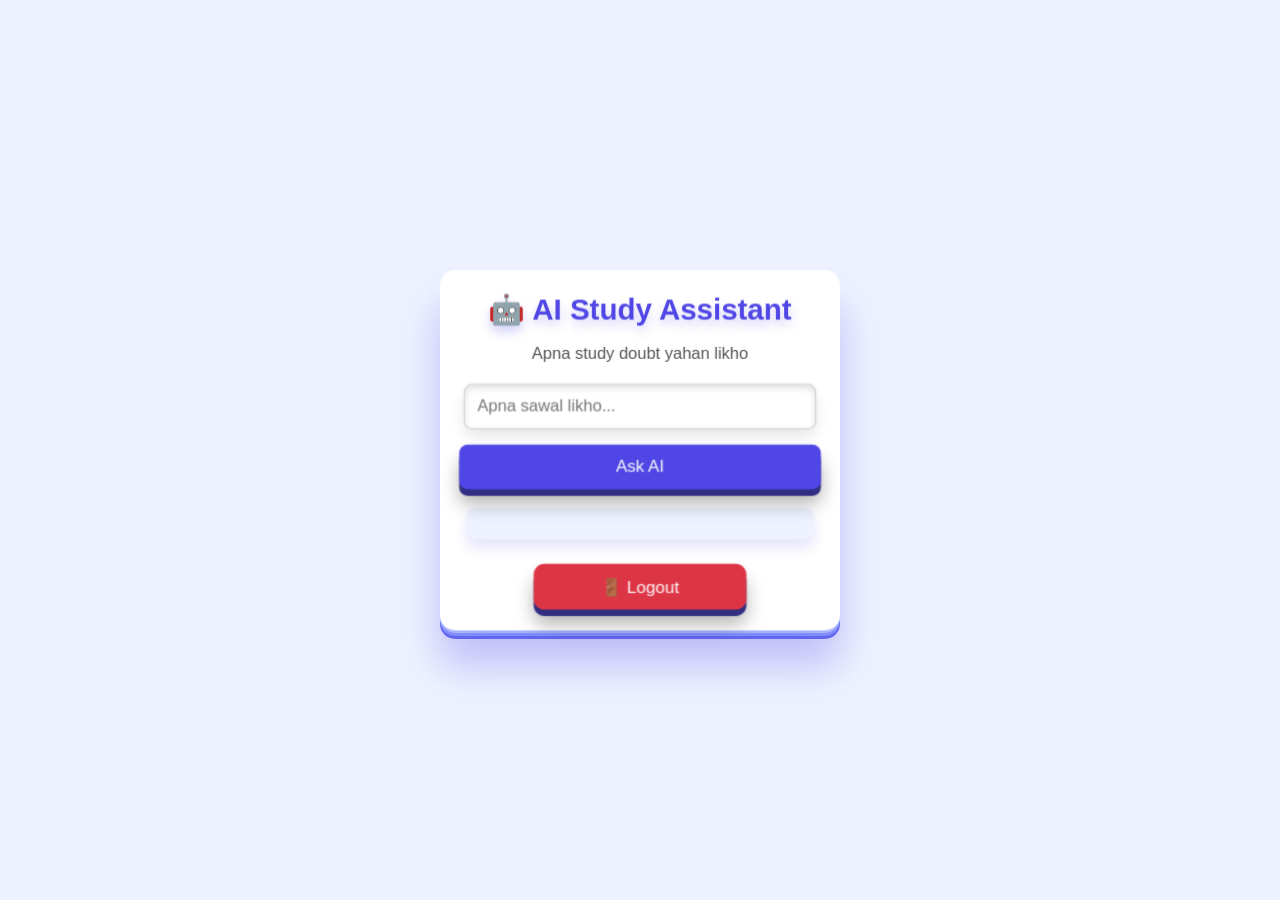
==== study.html @ b71285b4 "Remove sidebar and adjust input elements" ====
<!DOCTYPE html>
<html lang="hi">
<head>
    <meta charset="UTF-8">
    <meta name="viewport" content="width=device-width, initial-scale=1.0">

    <title>AI Study Assistant</title>

    <link rel="stylesheet" href="style.css">

    

</head>

<body>



    <div class="container">

        <h1>🤖 AI Study Assistant</h1>

        <p>Apna study doubt yahan likho</p>

        <input
            type="text"
            placeholder="Apna sawal likho..."
            id="question"
        >

        <button id="askBtn">Ask AI</button>
        <div id="answer"></div>
        <button id="logoutBtn" class="logout-btn" type="button">
    🚪 Logout
        </button>
        
    </div>
<script src="script.js"></script>

    <script src="logout.js"></script>
    
</body>
</html>
---- style.css ----
* {
    margin: 0;
    padding: 0;
    box-sizing: border-box;
}

body {
    font-family: Arial, sans-serif;
    background: #eef2ff;
    min-height: 100vh;

    display: flex;
    justify-content: center;
    align-items: center;

    /* 3D: gehrai dikhane ke liye */
    perspective: 1000px;
    overflow-x: hidden;
}

.container {
    background: white;
    width: 90%;
    max-width: 400px;
    padding: 30px;
    border-radius: 15px;
    text-align: center;

    /* 3D: card ke andar ki cheezein alag depth par rahengi */
    transform-style: preserve-3d;
    animation: sway 7s ease-in-out infinite;

    /* 3D: moti edge + neeche parchhai */
    box-shadow:
        0 1px 0 #c7d2fe,
        0 3px 0 #a5b4fc,
        0 6px 0 #818cf8,
        0 9px 0 #6366f1,
        0 35px 40px rgba(79, 70, 229, 0.3);
}

@keyframes sway {
    0%, 100% { transform: rotateX(5deg)  rotateY(-12deg); }
    50%      { transform: rotateX(-4deg) rotateY(12deg); }
}

h1 {
    color: #4f46e5;
    margin-bottom: 15px;
    font-size: 28px;

    transform: translateZ(50px);
    text-shadow: 0 6px 10px rgba(79, 70, 229, 0.25);
}

p {
    color: #555;
    margin-bottom: 20px;

    transform: translateZ(30px);
}

input {
    width: 100%;
    padding: 12px;
    border: 1px solid #ccc;
    border-radius: 8px;
    font-size: 16px;
    margin-bottom: 15px;

    transform: translateZ(35px);
    box-shadow: inset 0 3px 6px rgba(0, 0, 0, 0.12), 0 8px 14px rgba(0, 0, 0, 0.1);
}

button {
    width: 100%;
    padding: 12px;
    background: #4f46e5;
    color: white;
    border: none;
    border-radius: 8px;
    font-size: 16px;
    cursor: pointer;

    /* 3D button: upar utha hua, dabane par neeche jayega */
    transform: translateZ(60px);
    box-shadow: 0 6px 0 #312e81, 0 14px 18px rgba(0, 0, 0, 0.3);
    transition: transform 0.12s, box-shadow 0.12s, background 0.2s;
}

button:hover {
    background: #3730a3;
}

button:active {
    transform: translateZ(60px) translateY(5px);
    box-shadow: 0 1px 0 #312e81, 0 4px 8px rgba(0, 0, 0, 0.3);
}

#answer {
    margin-top: 20px;
    padding: 15px;
    background: #eef2ff;
    border-radius: 8px;
    color: #333;
    font-size: 16px;
    text-align: left;
    min-height: 20px;

    transform: translateZ(25px);
    box-shadow: 0 8px 14px rgba(79, 70, 229, 0.15);
}

/* jinko animation pasand nahi (accessibility) unke liye band */
@media (prefers-reduced-motion: reduce) {
    .container {
        animation: none;
        transform: rotateX(4deg) rotateY(-8deg);
    }
}

/* Logout Button */
.logout-btn {
    display: block;
    margin: 20px auto 0;
    padding: 12px 24px;
    background-color: #dc3545;
    color: white;
    border: none;
    border-radius: 8px;
    font-size: 16px;
    cursor: pointer;
    transition: background-color 0.3s ease;
}

.logout-btn:hover {
    background-color: #b02a37;
}

.logout-btn {
    display: block;
    width: 100%;
    max-width: 200px;
    margin: 20px auto 0;
    padding: 12px 20px;
    background: #dc3545;
    color: white;
    border: none;
    border-radius: 10px;
    font-size: 16px;
    cursor: pointer;
    position: static;
    box-sizing: border-box;
}

.logout-btn:hover {
    background: #b02a37;
}

/* ============================================= */
/* ============  NAYE FEATURES CSS  ============= */
/* ============================================= */

/* Top bar (menu button + heading) */
.top-bar {
    display: flex;
    align-items: center;
    gap: 12px;
    margin-bottom: 5px;
    transform: translateZ(40px);
}

.top-bar h1 {
    margin-bottom: 0;
    font-size: 22px;
    flex: 1;
    text-align: left;
}

.icon-btn {
    width: 40px;
    padding: 8px;
    background: #eef2ff;
    color: #4f46e5;
    box-shadow: none;
    transform: none;
    border-radius: 8px;
    font-size: 18px;
}

.icon-btn:hover {
    background: #e0e7ff;
}

/* Input row: attach + textbox + mic */
.input-row {
    display: flex;
    align-items: center;
    gap: 8px;
    margin-bottom: 8px;
    transform: translateZ(35px);
}

.input-row input {
    margin-bottom: 0;
    flex: 1;
}

.round-icon-btn {
    width: 44px;
    height: 44px;
    min-width: 44px;
    padding: 0;
    border-radius: 50%;
    background: #eef2ff;
    color: #4f46e5;
    box-shadow: 0 3px 0 #c7d2fe;
    transform: none;
    font-size: 18px;
    display: flex;
    align-items: center;
    justify-content: center;
}

.round-icon-btn:hover {
    background: #e0e7ff;
}

.round-icon-btn.recording {
    background: #dc3545;
    color: white;
    animation: pulse 1s infinite;
}

@keyframes pulse {
    0%, 100% { box-shadow: 0 0 0 0 rgba(220,53,69,0.5); }
    50% { box-shadow: 0 0 0 8px rgba(220,53,69,0); }
}

.file-name-display {
    font-size: 13px;
    color: #4f46e5;
    text-align: left;
    margin-bottom: 10px;
    min-height: 16px;
    word-break: break-all;
}

/* Sidebar */
.sidebar {
    position: fixed;
    top: 0;
    left: -280px;
    width: 260px;
    height: 100%;
    background: white;
    box-shadow: 4px 0 20px rgba(0,0,0,0.2);
    z-index: 1000;
    padding: 16px;
    overflow-y: auto;
    transition: left 0.25s ease;
    text-align: left;
}

.sidebar.open {
    left: 0;
}

.sidebar-header {
    display: flex;
    justify-content: space-between;
    align-items: center;
    font-weight: bold;
    color: #4f46e5;
    margin-bottom: 12px;
}

.new-chat-btn {
    background: #4f46e5;
    color: white;
    margin-bottom: 20px;
    box-shadow: 0 4px 0 #312e81;
}

.sidebar-section {
    margin-bottom: 20px;
}

.sidebar-section h3 {
    font-size: 14px;
    color: #4f46e5;
    margin-bottom: 8px;
}

.side-action-btn {
    background: #eef2ff;
    color: #4f46e5;
    box-shadow: none;
    font-size: 13px;
    padding: 8px;
    margin-bottom: 10px;
}

.side-list {
    list-style: none;
    max-height: 200px;
    overflow-y: auto;
}

.side-list li {
    padding: 8px 10px;
    font-size: 13px;
    color: #333;
    border-radius: 6px;
    cursor: pointer;
    margin-bottom: 4px;
    background: #f8f9ff;
    white-space: nowrap;
    overflow: hidden;
    text-overflow: ellipsis;
}

.side-list li:hover {
    background: #e0e7ff;
}

.sidebar-overlay {
    display: none;
    position: fixed;
    top: 0; left: 0;
    width: 100%; height: 100%;
    background: rgba(0,0,0,0.4);
    z-index: 999;
}

.sidebar-overlay.show {
    display: block;
}
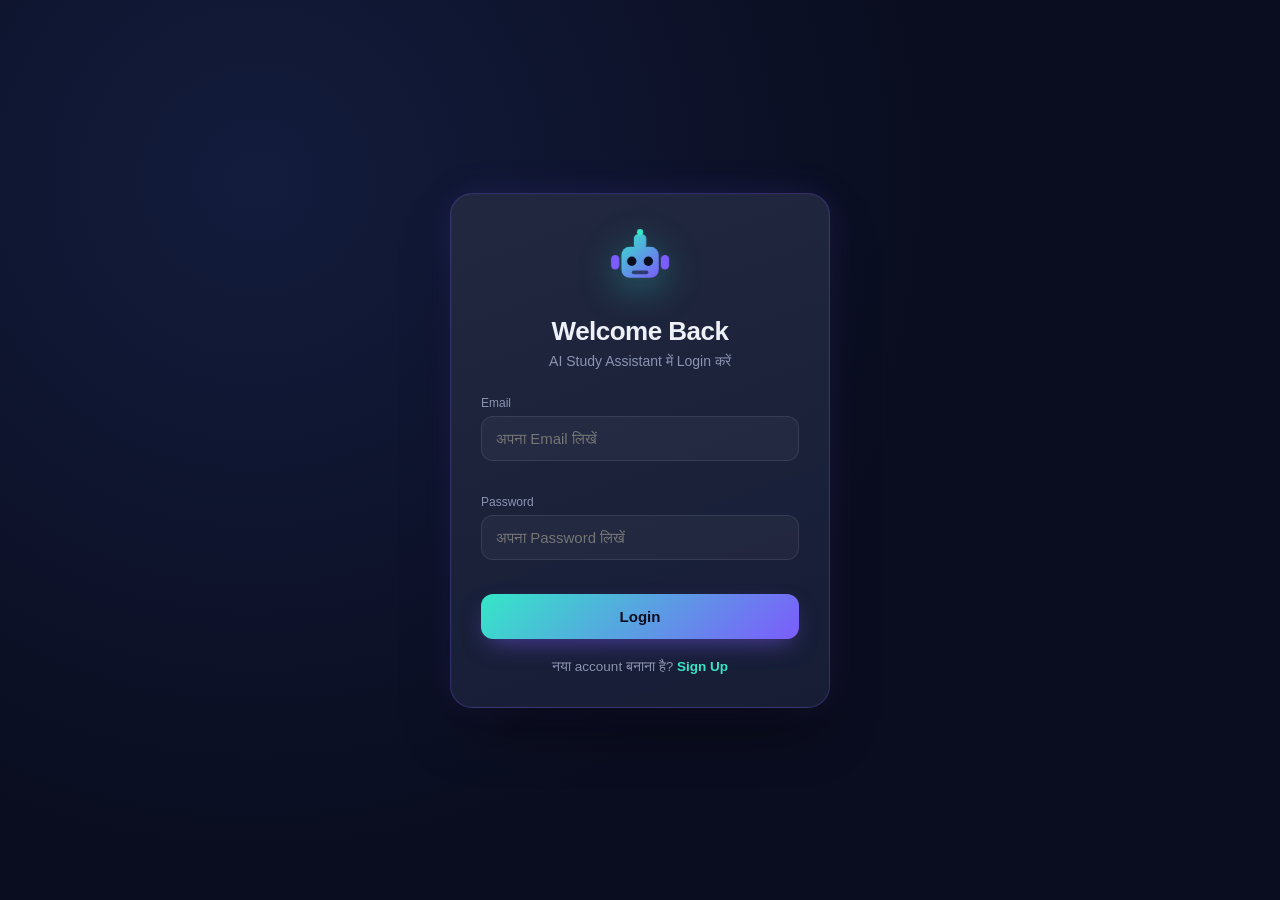
==== commit 42392f7f: "Implement session timeout logic in study.html Add session management script for user authentication." ====
--- a/study.html
+++ b/study.html
@@ -13,6 +13,28 @@
 </head>
 
 <body>
+
+
+
+    <script>
+    const loggedIn = localStorage.getItem("loggedIn");
+    const loginTime = Number(localStorage.getItem("loginTime"));
+
+    const SESSION_DURATION = 24 * 60 * 60 * 1000;
+
+    if (
+        loggedIn !== "true" ||
+        !loginTime ||
+        Date.now() - loginTime >= SESSION_DURATION
+    ) {
+        localStorage.removeItem("loggedIn");
+        localStorage.removeItem("loginTime");
+
+        window.location.replace("index.html");
+    }
+    </script>
+
+    
 
 
 
--- a/style.css
+++ b/style.css
@@ -156,184 +156,3 @@
 .logout-btn:hover {
     background: #b02a37;
 }
-
-/* ============================================= */
-/* ============  NAYE FEATURES CSS  ============= */
-/* ============================================= */
-
-/* Top bar (menu button + heading) */
-.top-bar {
-    display: flex;
-    align-items: center;
-    gap: 12px;
-    margin-bottom: 5px;
-    transform: translateZ(40px);
-}
-
-.top-bar h1 {
-    margin-bottom: 0;
-    font-size: 22px;
-    flex: 1;
-    text-align: left;
-}
-
-.icon-btn {
-    width: 40px;
-    padding: 8px;
-    background: #eef2ff;
-    color: #4f46e5;
-    box-shadow: none;
-    transform: none;
-    border-radius: 8px;
-    font-size: 18px;
-}
-
-.icon-btn:hover {
-    background: #e0e7ff;
-}
-
-/* Input row: attach + textbox + mic */
-.input-row {
-    display: flex;
-    align-items: center;
-    gap: 8px;
-    margin-bottom: 8px;
-    transform: translateZ(35px);
-}
-
-.input-row input {
-    margin-bottom: 0;
-    flex: 1;
-}
-
-.round-icon-btn {
-    width: 44px;
-    height: 44px;
-    min-width: 44px;
-    padding: 0;
-    border-radius: 50%;
-    background: #eef2ff;
-    color: #4f46e5;
-    box-shadow: 0 3px 0 #c7d2fe;
-    transform: none;
-    font-size: 18px;
-    display: flex;
-    align-items: center;
-    justify-content: center;
-}
-
-.round-icon-btn:hover {
-    background: #e0e7ff;
-}
-
-.round-icon-btn.recording {
-    background: #dc3545;
-    color: white;
-    animation: pulse 1s infinite;
-}
-
-@keyframes pulse {
-    0%, 100% { box-shadow: 0 0 0 0 rgba(220,53,69,0.5); }
-    50% { box-shadow: 0 0 0 8px rgba(220,53,69,0); }
-}
-
-.file-name-display {
-    font-size: 13px;
-    color: #4f46e5;
-    text-align: left;
-    margin-bottom: 10px;
-    min-height: 16px;
-    word-break: break-all;
-}
-
-/* Sidebar */
-.sidebar {
-    position: fixed;
-    top: 0;
-    left: -280px;
-    width: 260px;
-    height: 100%;
-    background: white;
-    box-shadow: 4px 0 20px rgba(0,0,0,0.2);
-    z-index: 1000;
-    padding: 16px;
-    overflow-y: auto;
-    transition: left 0.25s ease;
-    text-align: left;
-}
-
-.sidebar.open {
-    left: 0;
-}
-
-.sidebar-header {
-    display: flex;
-    justify-content: space-between;
-    align-items: center;
-    font-weight: bold;
-    color: #4f46e5;
-    margin-bottom: 12px;
-}
-
-.new-chat-btn {
-    background: #4f46e5;
-    color: white;
-    margin-bottom: 20px;
-    box-shadow: 0 4px 0 #312e81;
-}
-
-.sidebar-section {
-    margin-bottom: 20px;
-}
-
-.sidebar-section h3 {
-    font-size: 14px;
-    color: #4f46e5;
-    margin-bottom: 8px;
-}
-
-.side-action-btn {
-    background: #eef2ff;
-    color: #4f46e5;
-    box-shadow: none;
-    font-size: 13px;
-    padding: 8px;
-    margin-bottom: 10px;
-}
-
-.side-list {
-    list-style: none;
-    max-height: 200px;
-    overflow-y: auto;
-}
-
-.side-list li {
-    padding: 8px 10px;
-    font-size: 13px;
-    color: #333;
-    border-radius: 6px;
-    cursor: pointer;
-    margin-bottom: 4px;
-    background: #f8f9ff;
-    white-space: nowrap;
-    overflow: hidden;
-    text-overflow: ellipsis;
-}
-
-.side-list li:hover {
-    background: #e0e7ff;
-}
-
-.sidebar-overlay {
-    display: none;
-    position: fixed;
-    top: 0; left: 0;
-    width: 100%; height: 100%;
-    background: rgba(0,0,0,0.4);
-    z-index: 999;
-}
-
-.sidebar-overlay.show {
-    display: block;
-}
-
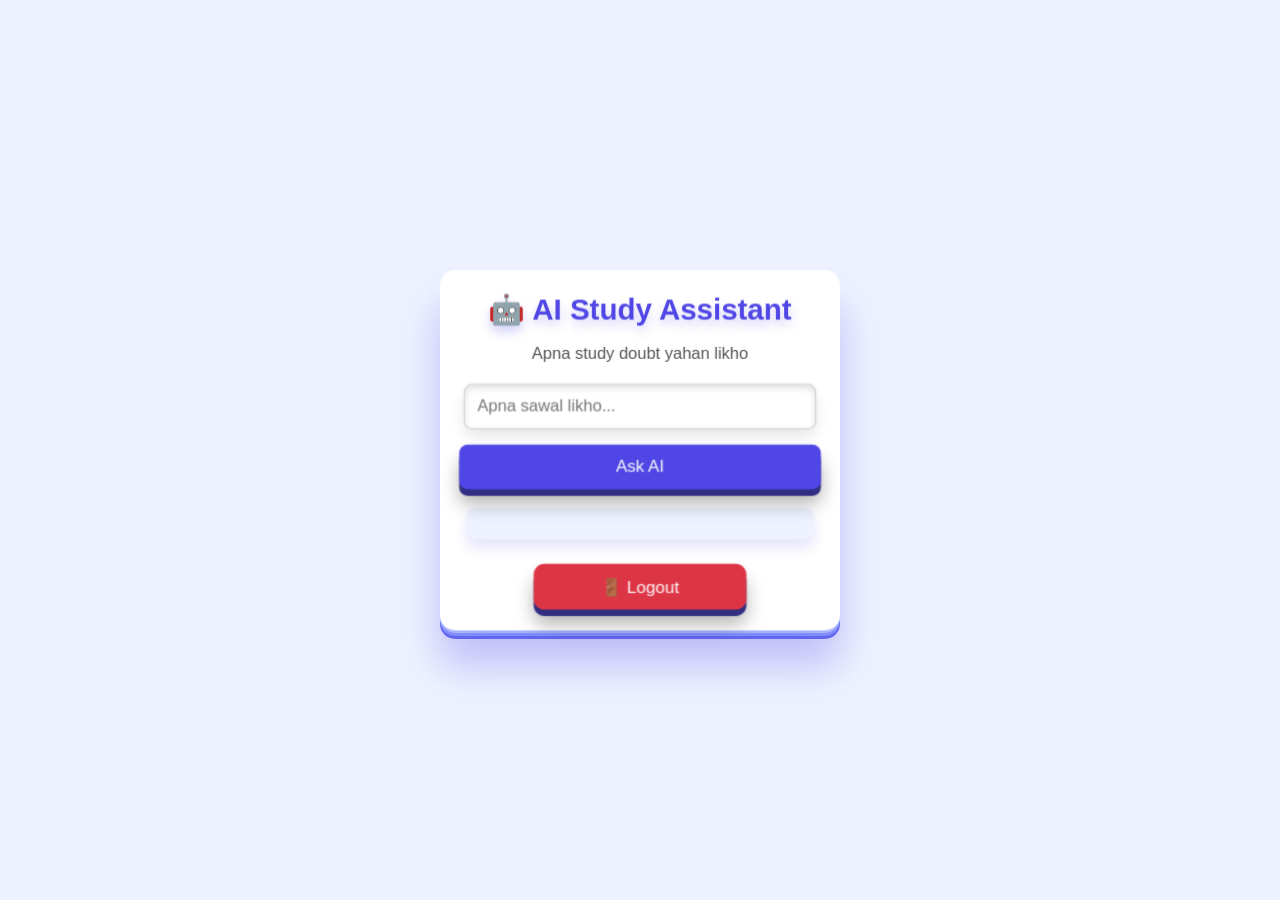
==== commit 11b0dbe6: "Update study.html" ====
--- a/study.html
+++ b/study.html
@@ -13,26 +13,6 @@
 </head>
 
 <body>
-
-
-
-    <script>
-    const loggedIn = localStorage.getItem("loggedIn");
-    const loginTime = Number(localStorage.getItem("loginTime"));
-
-    const SESSION_DURATION = 24 * 60 * 60 * 1000;
-
-    if (
-        loggedIn !== "true" ||
-        !loginTime ||
-        Date.now() - loginTime >= SESSION_DURATION
-    ) {
-        localStorage.removeItem("loggedIn");
-        localStorage.removeItem("loginTime");
-
-        window.location.replace("index.html");
-    }
-    </script>
 
     
 
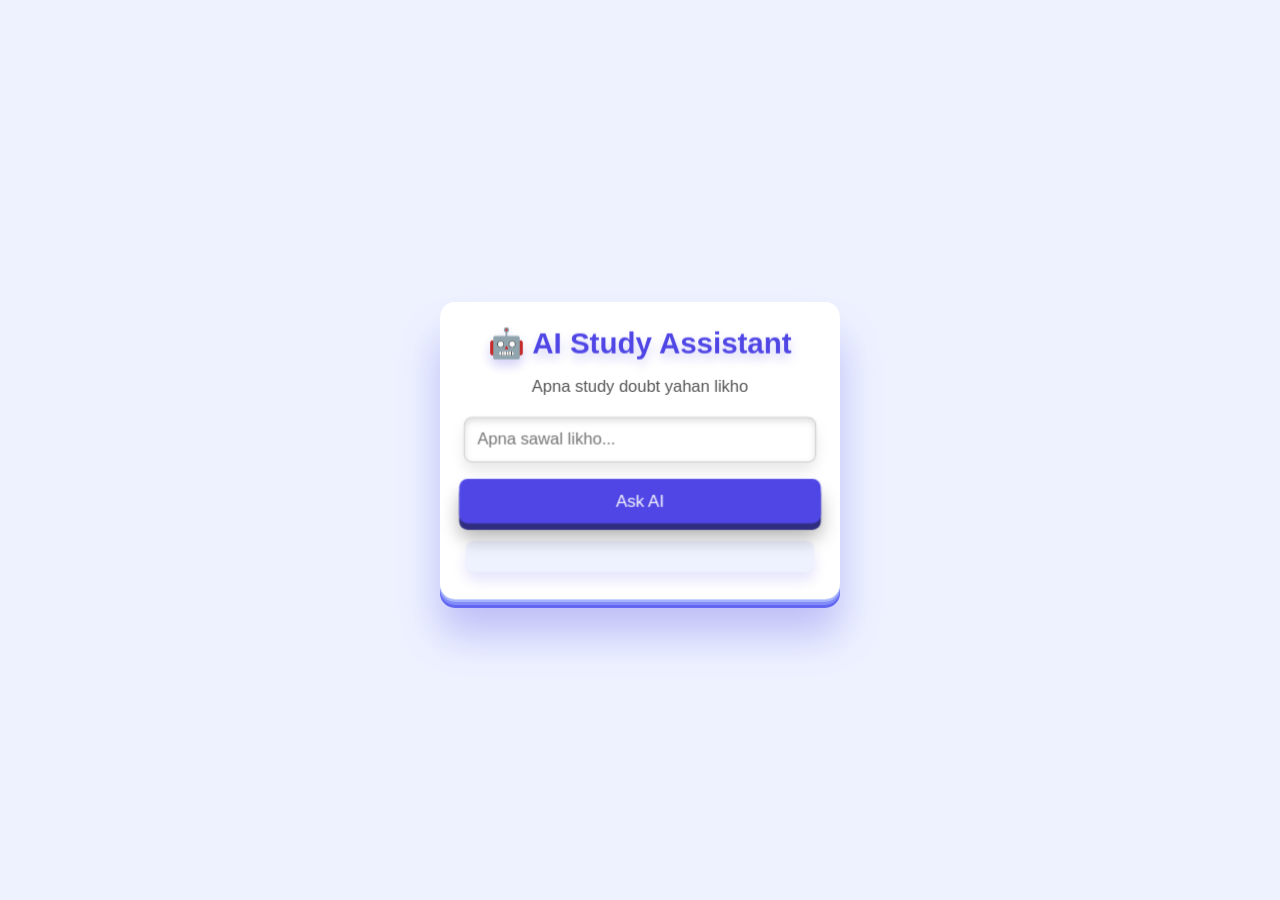
==== commit 94c5b7a7: "Update study.html" ====
--- a/study.html
+++ b/study.html
@@ -3,20 +3,12 @@
 <head>
     <meta charset="UTF-8">
     <meta name="viewport" content="width=device-width, initial-scale=1.0">
-
     <title>AI Study Assistant</title>
 
     <link rel="stylesheet" href="style.css">
-
-    
-
 </head>
 
 <body>
-
-    
-
-
 
     <div class="container">
 
@@ -31,15 +23,12 @@
         >
 
         <button id="askBtn">Ask AI</button>
+
         <div id="answer"></div>
-        <button id="logoutBtn" class="logout-btn" type="button">
-    🚪 Logout
-        </button>
-        
+
     </div>
-<script src="script.js"></script>
 
-    <script src="logout.js"></script>
-    
+    <script src="script.js"></script>
+
 </body>
 </html>
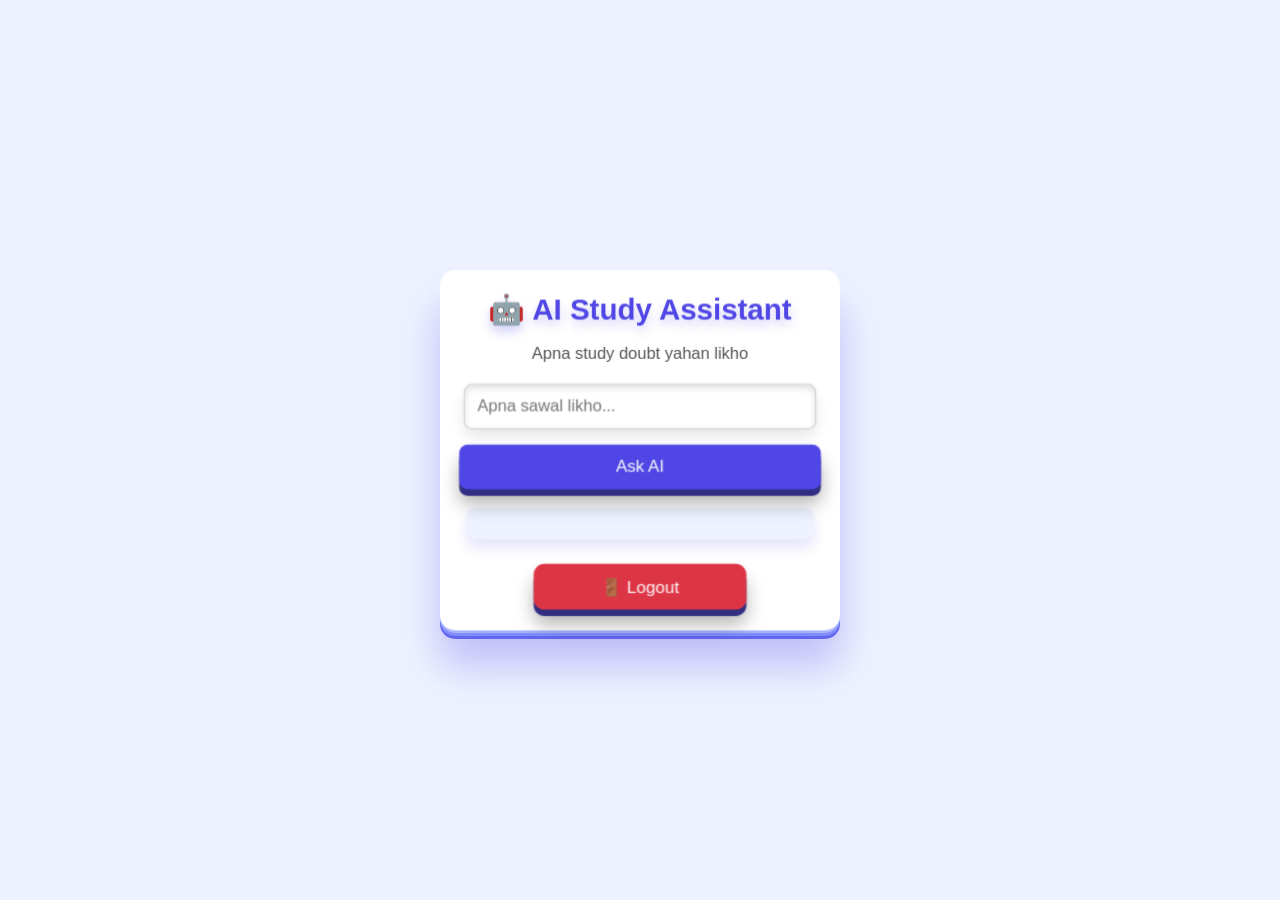
==== commit a632eb78: "Update and rename index.html to study.html" ====
--- a/study.html
+++ b/study.html
@@ -3,12 +3,18 @@
 <head>
     <meta charset="UTF-8">
     <meta name="viewport" content="width=device-width, initial-scale=1.0">
+
     <title>AI Study Assistant</title>
 
     <link rel="stylesheet" href="style.css">
+
+    
+
 </head>
 
 <body>
+
+
 
     <div class="container">
 
@@ -23,12 +29,15 @@
         >
 
         <button id="askBtn">Ask AI</button>
+        <div id="answer"></div>
+        <button id="logoutBtn" class="logout-btn" type="button">
+    🚪 Logout
+        </button>
+        
+    </div>
+<script src="script.js"></script>
 
-        <div id="answer"></div>
-
-    </div>
-
-    <script src="script.js"></script>
-
+    <script src="logout.js"></script>
+    
 </body>
 </html>
